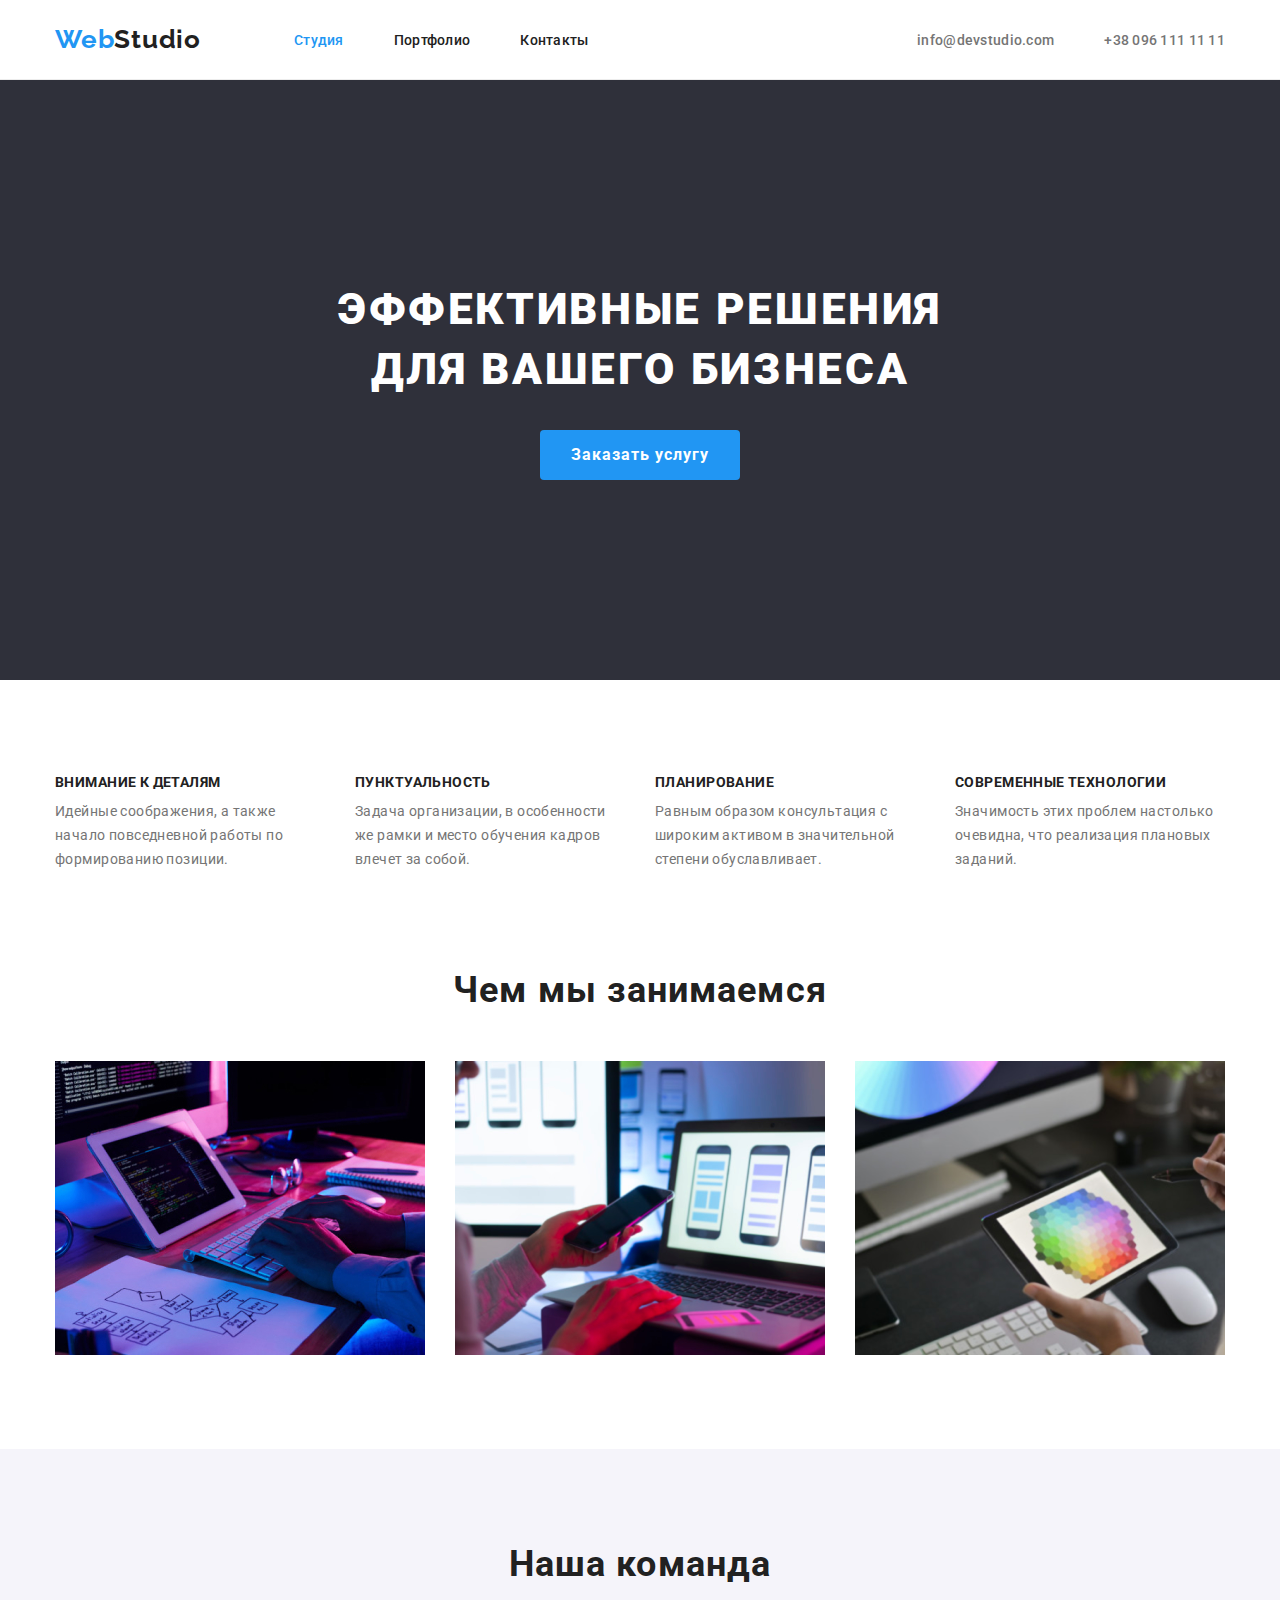
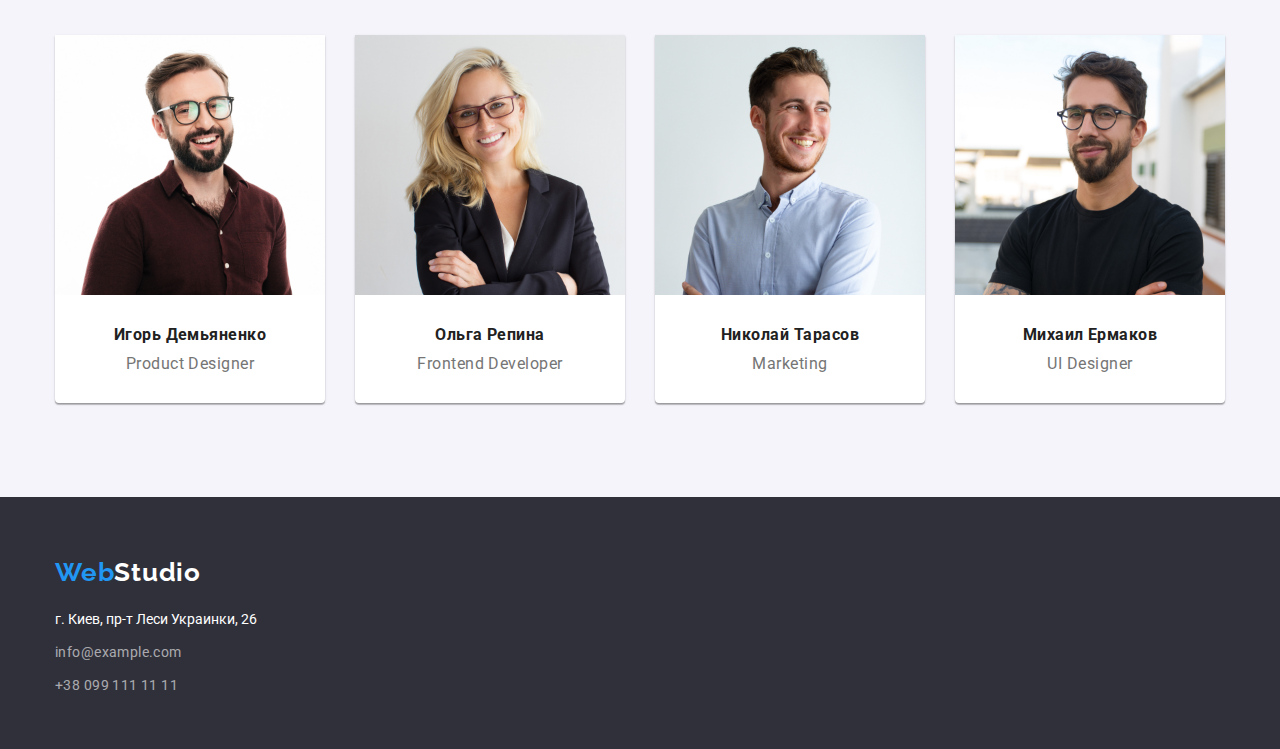
==== index.html @ 519092f9 "1.0" ====
<!DOCTYPE html>
<html lang="en">
  <head>
    <meta charset="UTF-8" />
    <meta name="viewport" content="width=device-width, initial-scale=1.0" />
    <title>Web Studio</title>
    <link rel="stylesheet" href="./css/styles.css" />
    <link rel="preconnect" href="https://fonts.gstatic.com" />
    <link
      rel="stylesheet"
      href="https://cdnjs.cloudflare.com/ajax/libs/modern-normalize/1.0.0/modern-normalize.min.css"
    />
    <link
      href="https://fonts.googleapis.com/css2?family=Oleo+Script&family=Raleway:wght@700&family=Roboto:wght@400;500;700;900&display=swap"
      rel="stylesheet"
    />
  </head>
  <body class="body">
    <!--навигация + контактные данные-->

    <header>
      <div class="container navigation">
        <nav class="navigation">
          <a class="logo-header" href="./index.html"
            ><span class="logo">Web</span>Studio</a
          >
          <ul class="navigation-list">
            <li class="navigation-link">
              <a class="link active" href="./index.html">Студия</a>
            </li>
            <li class="navigation-link">
              <a class="link" href="./portfolio.html">Портфолио</a>
            </li>
            <li class="navigation-link">
              <a class="link" href="">Контакты</a>
            </li>
          </ul>
        </nav>
        <ul class="navigation-list-contacts">
          <li class="navigation-link-contacts">
            <a class="link contacts" href="mailto:info@devstudio.com"
              >info@devstudio.com</a
            >
          </li>
          <li class="navigation-link-contacts">
            <a class="link contacts" href="tel:+380961111111"
              >+38 096 111 11 11</a
            >
          </li>
        </ul>
      </div>
    </header>
    <main>
      <!-- заголовок + кнопка -->

      <section class="order-service">
        <div class="container">
          <h1 class="order-service-heading">
            ЭФФЕКТИВНЫЕ РЕШЕНИЯ ДЛЯ ВАШЕГО БИЗНЕСА
          </h1>
          <button type="button" class="order-service-button">
            Заказать услугу
          </button>
        </div>
      </section>

      <!--перечисление особенностей-->

      <section class="feature-section">
        <div class="container">
          <ul class="feature-list">
            <li class="feature-item">
              <h3 class="feature-heading">ВНИМАНИЕ К ДЕТАЛЯМ</h3>
              <p class="feature-paragraph">
                Идейные соображения, а также начало повседневной работы по
                формированию позиции.
              </p>
            </li>
            <li class="feature-item">
              <h3 class="feature-heading">ПУНКТУАЛЬНОСТЬ</h3>
              <p class="feature-paragraph">
                Задача организации, в особенности же рамки и место обучения
                кадров влечет за собой.
              </p>
            </li>
            <li class="feature-item">
              <h3 class="feature-heading">ПЛАНИРОВАНИЕ</h3>
              <p class="feature-paragraph">
                Равным образом консультация с широким активом в значительной
                степени обуславливает.
              </p>
            </li>
            <li class="feature-item">
              <h3 class="feature-heading">СОВРЕМЕННЫЕ ТЕХНОЛОГИИ</h3>
              <p class="feature-paragraph">
                Значимость этих проблем настолько очевидна, что реализация
                плановых заданий.
              </p>
            </li>
          </ul>
        </div>
      </section>

      <!--чем мы занимаемся с картинками-->

      <section class="index">
        <div class="container">
          <h2 class="index-heading">Чем мы занимаемся</h2>
          <ul class="index-list">
            <li>
              <img
                src="images/box_1.jpg"
                width="370"
                height="294"
                alt="Мужчина печатает на компьютере."
              />
            </li>
            <li>
              <img
                src="images/box_2.jpg"
                width="370"
                height="294"
                alt="Девушка держит телефон и смотрит в ноутбук."
              />
            </li>
            <li>
              <img
                src="images/box_3.jpg"
                width="370"
                height="294"
                alt="Планшет в руке."
              />
            </li>
          </ul>
        </div>
      </section>

      <!--наша команда-->

      <section class="crewman-section">
        <div class="container">
          <h2 class="command-heading">Наша команда</h2>
          <ul class="command-list">
            <li class="command-item">
              <img
                class="crewman-photo"
                src="images/img_1.jpg"
                width="270"
                height="260"
                alt="Мужчина в коричневой рубашке, в очках с бородой и коричневыми волосами на голове."
              />
              <p class="crewman"><strong>Игорь Демьяненко</strong></p>
              <p class="crewman-profession">Product Designer</p>
            </li>
            <li class="command-item">
              <img
                class="crewman-photo"
                src="images/img_2.jpg"
                width="270"
                height="260"
                alt="Блондинка в педжаке и очках."
              />
              <p class="crewman"><strong>Ольга Репина</strong></p>
              <p class="crewman-profession">Frontend Developer</p>
            </li>
            <li class="command-item">
              <img
                class="crewman-photo"
                src="images/img_3.jpg"
                width="270"
                height="260"
                alt="Мужчина в белой рубашке с черными волосами."
              />
              <p class="crewman"><strong>Николай Тарасов</strong></p>
              <p class="crewman-profession">Marketing</p>
            </li>
            <li class="command-item">
              <img
                class="crewman-photo"
                src="images/img_4.jpg"
                width="270"
                height="260"
                alt="Мужчина в черной футболке в очках с бородой и черными волосами на голове."
              />
              <p class="crewman"><strong>Михаил Ермаков</strong></p>
              <p class="crewman-profession">UI Designer</p>
            </li>
          </ul>
        </div>
      </section>
    </main>

    <!--подвал-->

    <footer class="footer-section">
      <div class="container">
        <a class="logo-footer" href="./index.html"
          ><span class="logo">Web</span>Studio</a
        >
        <address>
          <div class="footer-adress">
            <p class="footer-text">г. Киев, пр-т Леси Украинки, 26</p>
            <a class="link-contacts" href="mailto:info@example.com"
              >info@example.com</a
            >
            <a class="link-contacts" href="tel:+380991111111"
              >+38 099 111 11 11</a
            >
          </div>
        </address>
      </div>
    </footer>
  </body>
</html>
---- css/styles.css ----
/* ============== основные стили для всех страниц ============= */

:root {
  --first-black-color: #212121;
  --secondary-black-color: #757575;
  --white-color: #ffffff;
  --blue-secondary-color: #2196f3;
  --fotter-color-link: rgba(255, 255, 255, 0.6);
  --buttom-background: #f5f4fa;
}

.body {
  color: var(--first-black-color);
  font-family: "Roboto", sans-serif;
  font-style: normal;
  font-weight: 500;
  background-color: var(--white-color);
}

footer {
  background-color: #2f303a;
}

address {
  font-style: normal;
}

a,
ul,
ol {
  text-decoration: none;
  list-style: none;
  color: inherit;
  margin: 0px;
  padding: 0px;
}

img {
  display: block;
}

h1,
h2,
h3,
h4,
h5,
h6,
p {
  margin: 0px;
}

.container {
  width: 1200px;
  padding: 0px 15px;
  margin: 0 auto;
}

header {
  height: 80px;
  border-bottom: 1px solid #ececec;
}

/* ============== навигация + контактные данные ============= */

.logo-header {
  font-family: "Raleway", sans-serif;
  font-style: normal;
  font-weight: 700;
  font-size: 26px;
  line-height: 1.192;
  letter-spacing: 0.03em;
  padding-right: 93px;
  padding-top: 24px;
  padding-bottom: 25px;
}

.logo {
  color: var(--blue-secondary-color);
}

.active {
  font-weight: 500;
  font-size: 14px;
  line-height: 1.333;
  letter-spacing: 0.02em;
  color: var(--blue-secondary-color);
}

.link {
  font-size: 14px;
  line-height: 1.1428;
  letter-spacing: 0.02em;
  padding-top: 32px;
  padding-bottom: 32px;
}

.link.contacts {
  color: var(--secondary-black-color);
  font-size: 14px;
  line-height: 1, 142857142857143;
  letter-spacing: 0.02em;
}

.link:hover,
.link:focus,
.link:active,
.link.contacts:hover,
.link.contacts:focus,
.link.contacts:active {
  color: var(--blue-secondary-color);
}

.navigation {
  display: flex;
  align-items: center;
}

.navigation-list {
  display: flex;
  align-items: center;
}

.navigation-link:not(:last-child) {
  margin-right: 50px;
}

.navigation-list-contacts {
  display: flex;
  align-items: center;
  justify-content: flex-end;
  margin-left: auto;
}

.navigation-link-contacts:not(:last-child) {
  margin-right: 50px;
}

/* ============== заголовок + кнопка ============= */

.order-service {
  background-color: #2f303a;
  width: auto;
  height: 600px;
}

.order-service-heading {
  font-weight: 900;
  font-size: 44px;
  line-height: 1.3636;
  text-align: center;
  letter-spacing: 0.06em;
  text-transform: uppercase;
  color: var(--white-color);
  box-sizing: content-box;
  width: 696px;
  height: 120px;
  padding-top: 200px;
  padding-left: 237px;
  padding-right: 237px;
  padding-bottom: 30px;
}

.order-service-button {
  background: var(--blue-secondary-color);
  color: var(--white-color);
  font-style: normal;
  font-weight: 700;
  font-size: 16px;
  line-height: 1.875;
  text-align: center;
  letter-spacing: 0.06em;
  border-radius: 4px;
  width: 200px;
  height: 50px;
  border: none;
  padding: 0;
  margin-left: 485px;
  margin-right: 485px;
  margin-bottom: 200px;
}

/* ============== перечисление особенностей ============= */

.feature-section {
  padding-top: 94px;
  padding-bottom: 94px;
}

.feature-list {
  display: flex;
  justify-content: space-between;
}

.feature-item {
  width: 270px;
  height: 101px;
}

.feature-heading {
  font-size: 14px;
  line-height: 1.1428;
  letter-spacing: 0.03em;
  padding-bottom: 10px;
}

.feature-paragraph {
  font-style: normal;
  font-weight: 400;
  font-size: 14px;
  line-height: 1.7142;
  letter-spacing: 0.03em;
  color: var(--secondary-black-color);
}

/* ============== чем мы занимаемся с картинками =============  */

.index {
  padding-bottom: 94px;
  height: 480px;
}

.index-heading {
  font-style: normal;
  font-weight: 700;
  font-size: 36px;
  line-height: 1.1666;
  letter-spacing: 0.03em;
  margin-bottom: 50px;
  text-align: center;
}

.index-list {
  display: flex;
  justify-content: space-between;
}

/* ============== наша команда =============  */

.crewman-section {
  background-color: var(--buttom-background);
  height: 648px;
}

.command-heading {
  font-style: normal;
  font-weight: 700;
  font-size: 36px;
  line-height: 1.1666;
  letter-spacing: 0.03em;
  text-align: center;
  padding-bottom: 50px;
  padding-top: 94px;
}

.command-list {
  display: flex;
  justify-content: space-between;
}

.command-item {
  width: 270px;
  height: 368px;
  background-color: var(--white-color);
  box-shadow: 0px 1px 3px rgba(0, 0, 0, 0.12), 0px 1px 1px rgba(0, 0, 0, 0.14),
    0px 2px 1px rgba(0, 0, 0, 0.2);
  border-radius: 0px 0px 4px 4px;
}

.crewman {
  font-style: normal;
  font-weight: 500;
  font-size: 16px;
  line-height: 1.1875;
  letter-spacing: 0.03em;
  text-align: center;
  color: var(--first-black-color);
  padding-bottom: 10px;
  padding-top: 30px;
}
.crewman-profession {
  font-style: normal;
  font-weight: 400;
  font-size: 16px;
  line-height: 1.1875;
  letter-spacing: 0.03em;
  text-align: center;
  color: var(--secondary-black-color);
}

/* ============== подвал =============  */

.footer-section {
  height: 252px;
}

.footer-adress {
  width: 231px;
  height: 81px;
  margin-bottom: 60px;
}

.logo-footer {
  display: block;
  color: var(--white-color);
  font-family: "Raleway", sans-serif;
  font-style: normal;
  font-weight: 700;
  font-size: 26px;
  line-height: 1.1923;
  letter-spacing: 0.03em;
  padding-top: 60px;
  padding-bottom: 20px;
}

.footer-text {
  color: var(--white-color);
  font-weight: normal;
  font-size: 14px;
  line-height: 1.7142;
  padding-bottom: 9px;
}

.link-contacts {
  font-weight: 400;
  font-size: 14px;
  line-height: 1.7142;
  letter-spacing: 0.03em;
  color: rgba(255, 255, 255, 0.6);
  display: list-item;
}

.link-contacts:not(:last-child) {
  padding-bottom: 9px;
}

.link-contacts:hover,
.link-contacts:focus,
.link-contacts:active {
  color: var(--blue-secondary-color);
}

/* ============== стили портфолио =============  */

/* ============== список проетов =============  */

.project-element {
  padding-bottom: 149px;
}

.portfolio-button {
  display: flex;
  height: 38px;
  align-items: stretch;
  justify-content: center;
  padding: 0px;
  padding-top: 39px;
}

.button {
  font-size: 16px;
  font-weight: 500;
  line-height: 1.6;
  letter-spacing: 0.03em;
  font-family: inherit;
  color: inherit;
  background-color: var(--buttom-background);
  border-radius: 4px;
  padding: 6px 22px;
  border: 0px;
  height: 38px;
}

.button-item:not(:last-child) {
  margin-right: 9px;
}

.button:hover,
.button:focus,
.button:active {
  color: var(--white-color);
  background-color: var(--blue-secondary-color);
}

.project-element-list {
  display: flex;
  flex-wrap: wrap;
  padding-top: 88px;
}

.project-element-item {
  border: 1px solid #eeeeee;
  width: 370px;
  height: 404px;
}

.project-element-item:not(:nth-child(3n + 3)) {
  margin-right: 30px;
}

.project-element-item:nth-last-child(n + 4) {
  margin-bottom: 30px;
}

.heading {
  font-weight: 700;
  font-size: 18px;
  line-height: 2;
  letter-spacing: 0.06em;
}

.text {
  color: var(--secondary-black-color);
  font-weight: 400;
  font-size: 16px;
  line-height: 1.8;
  letter-spacing: 0.03em;
}

.project-element-text {
  padding: 20px 24px;
}

/* ============== что-то другое  =============  */
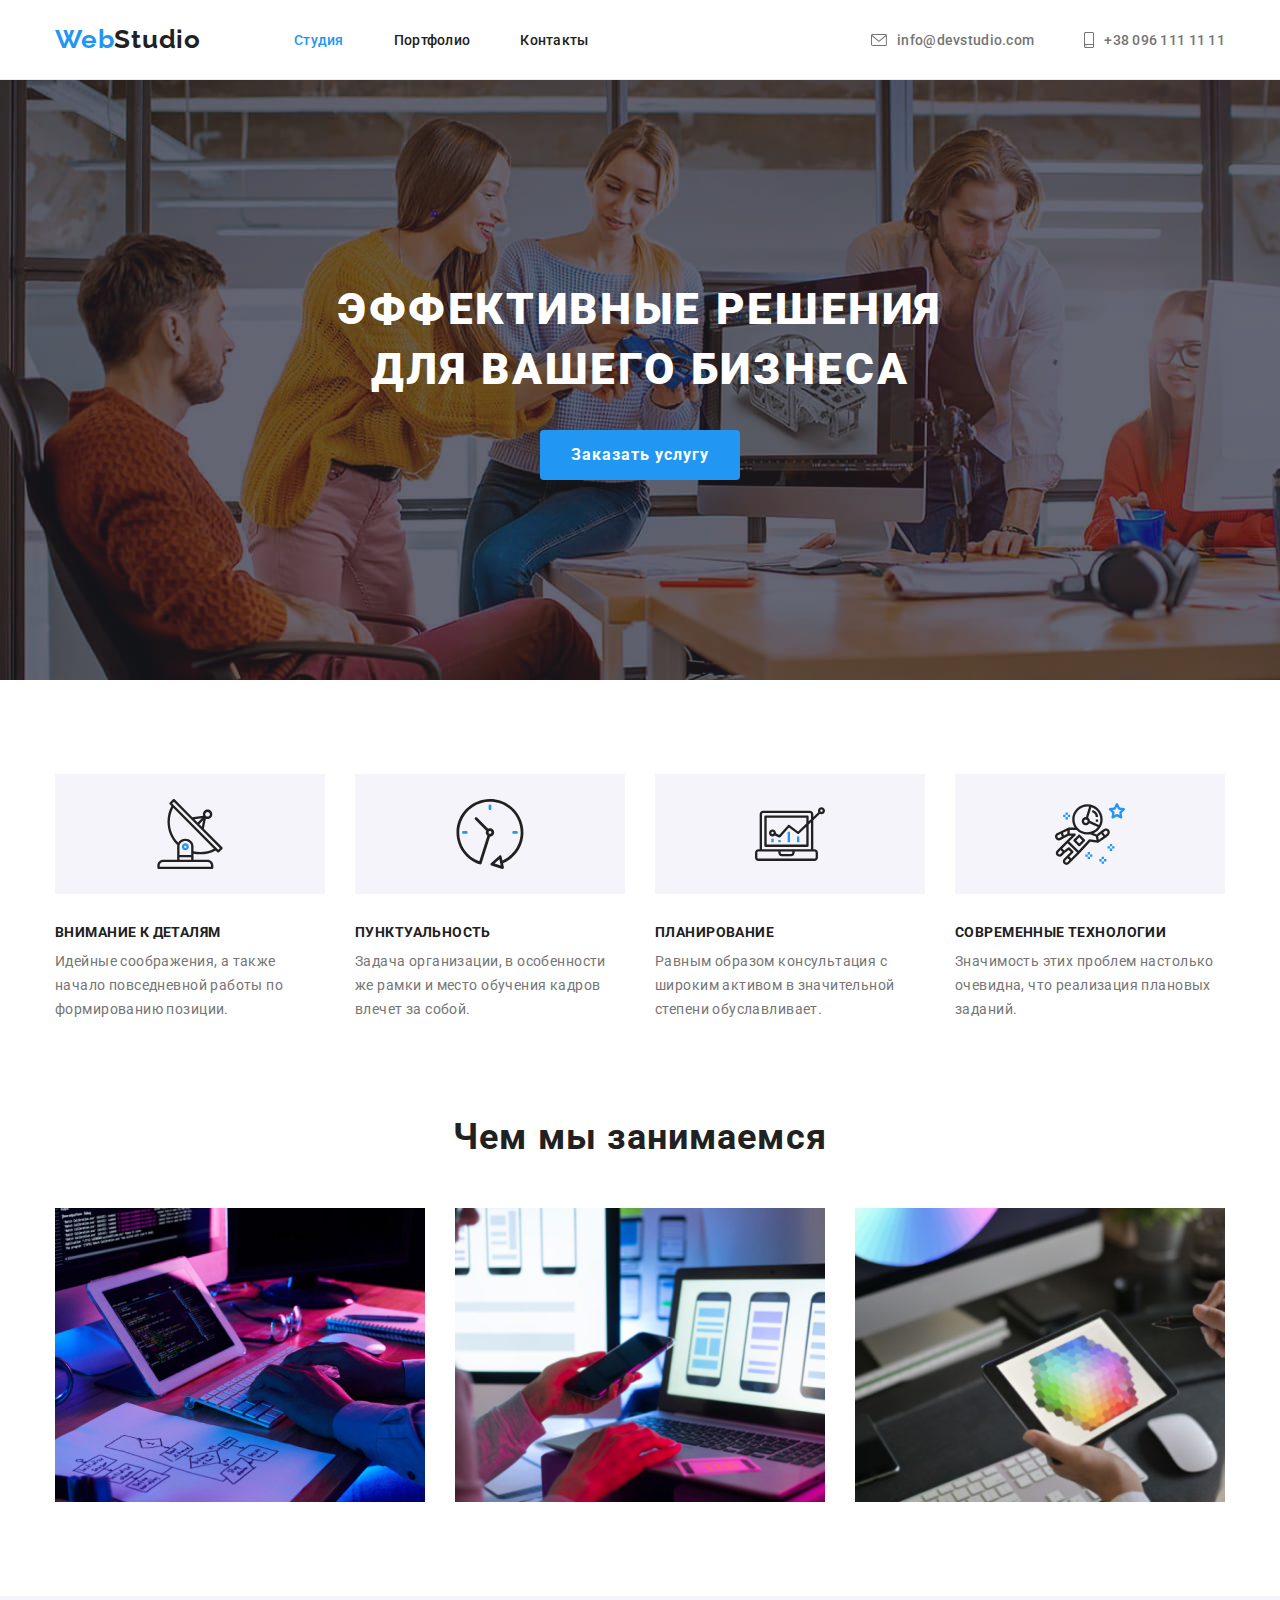
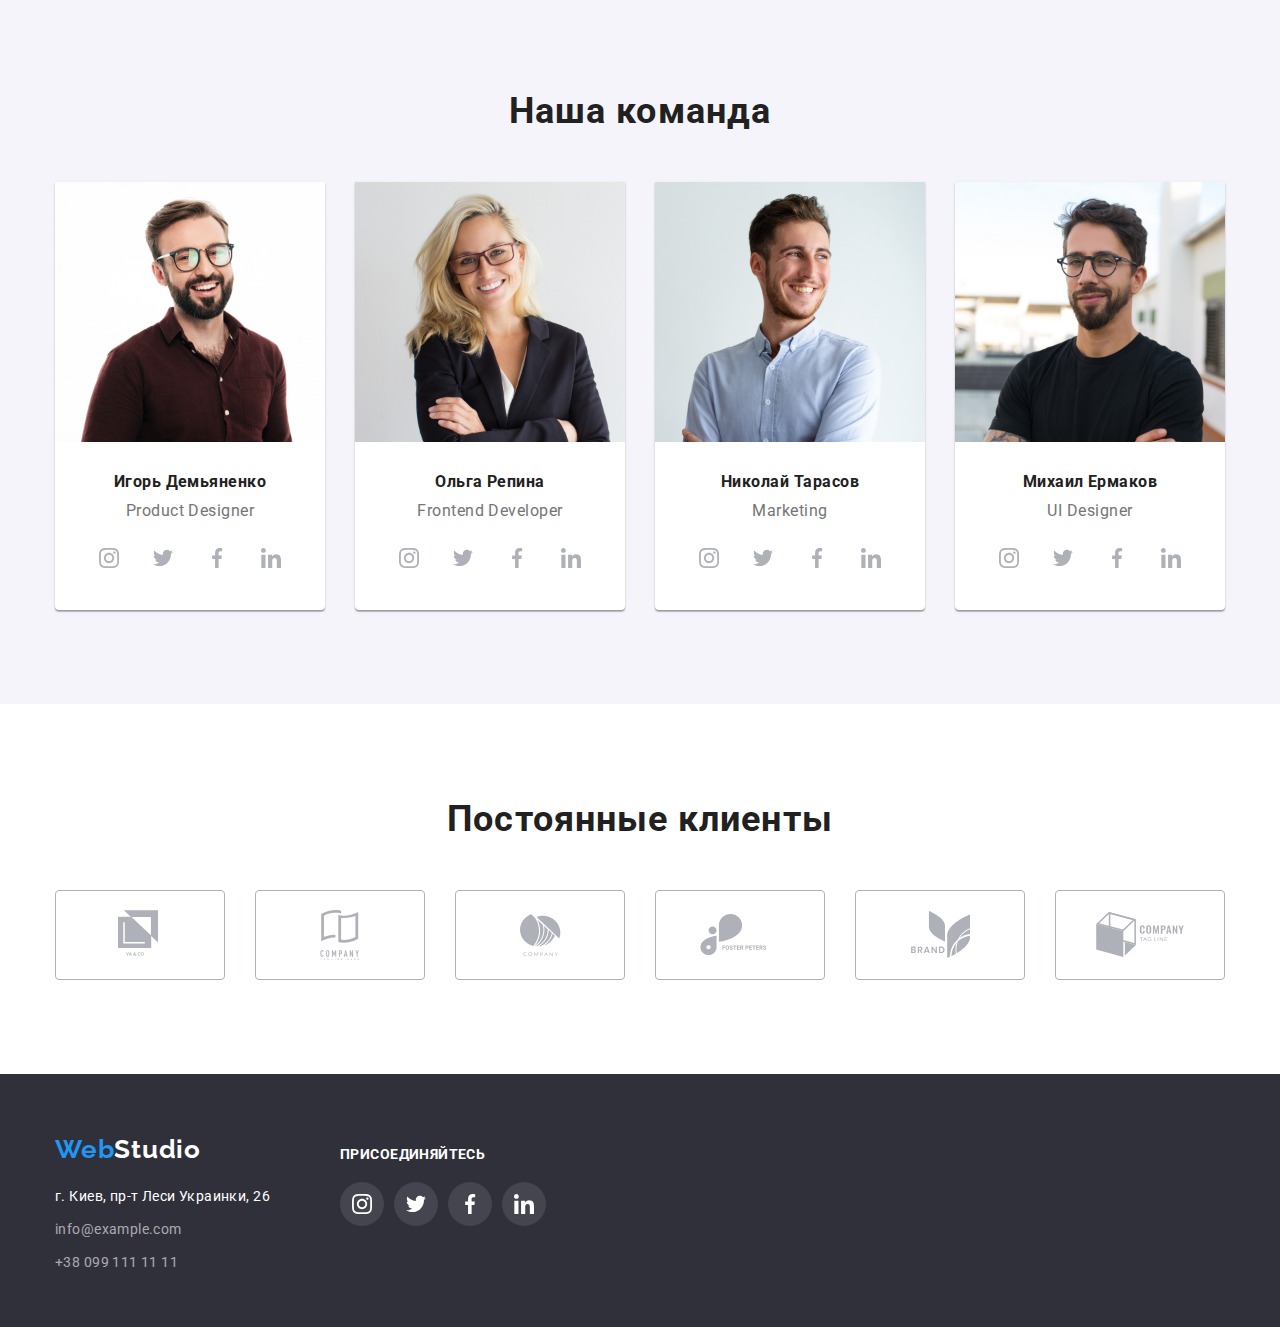
==== commit c7afecfd: "1.3" ====
--- a/index.html
+++ b/index.html
@@ -38,14 +38,20 @@
         </nav>
         <ul class="navigation-list-contacts">
           <li class="navigation-link-contacts">
-            <a class="link contacts" href="mailto:info@devstudio.com"
-              >info@devstudio.com</a
-            >
+            <a class="link contacts" href="mailto:info@devstudio.com">
+              <svg class="header-svg envelope">
+                <use href="../images/sprite.svg#icon-envelope"></use>
+              </svg>
+              info@devstudio.com
+            </a>
           </li>
           <li class="navigation-link-contacts">
-            <a class="link contacts" href="tel:+380961111111"
-              >+38 096 111 11 11</a
-            >
+            <a class="link contacts" href="tel:+380961111111">
+              <svg class="header-svg smartphone">
+                <use href="../images/sprite.svg#icon-smartphone"></use>
+              </svg>
+              +38 096 111 11 11
+            </a>
           </li>
         </ul>
       </div>
@@ -70,6 +76,11 @@
         <div class="container">
           <ul class="feature-list">
             <li class="feature-item">
+              <div class="feature-container">
+                <svg class="feature-photo">
+                  <use href="../images/sprite.svg#icon-antenna"></use>
+                </svg>
+              </div>
               <h3 class="feature-heading">ВНИМАНИЕ К ДЕТАЛЯМ</h3>
               <p class="feature-paragraph">
                 Идейные соображения, а также начало повседневной работы по
@@ -77,6 +88,11 @@
               </p>
             </li>
             <li class="feature-item">
+              <div class="feature-container">
+                <svg class="feature-photo">
+                  <use href="../images/sprite.svg#icon-clock"></use>
+                </svg>
+              </div>
               <h3 class="feature-heading">ПУНКТУАЛЬНОСТЬ</h3>
               <p class="feature-paragraph">
                 Задача организации, в особенности же рамки и место обучения
@@ -84,6 +100,11 @@
               </p>
             </li>
             <li class="feature-item">
+              <div class="feature-container">
+                <svg class="feature-photo">
+                  <use href="../images/sprite.svg#icon-diagram"></use>
+                </svg>
+              </div>
               <h3 class="feature-heading">ПЛАНИРОВАНИЕ</h3>
               <p class="feature-paragraph">
                 Равным образом консультация с широким активом в значительной
@@ -91,6 +112,11 @@
               </p>
             </li>
             <li class="feature-item">
+              <div class="feature-container">
+                <svg class="feature-photo">
+                  <use href="../images/sprite.svg#icon-astronaut"></use>
+                </svg>
+              </div>
               <h3 class="feature-heading">СОВРЕМЕННЫЕ ТЕХНОЛОГИИ</h3>
               <p class="feature-paragraph">
                 Значимость этих проблем настолько очевидна, что реализация
@@ -151,6 +177,36 @@
               />
               <p class="crewman"><strong>Игорь Демьяненко</strong></p>
               <p class="crewman-profession">Product Designer</p>
+              <ul class="crewman-social-link">
+                <li>
+                  <a href="" class="social-link">
+                    <svg class="social-icon">
+                      <use href="../images/sprite.svg#icon-instagram"></use>
+                    </svg>
+                  </a>
+                </li>
+                <li>
+                  <a href="" class="social-link">
+                    <svg class="social-icon">
+                      <use href="../images/sprite.svg#icon-twitter"></use>
+                    </svg>
+                  </a>
+                </li>
+                <li>
+                  <a href="" class="social-link">
+                    <svg class="social-icon">
+                      <use href="../images/sprite.svg#icon-facebook"></use>
+                    </svg>
+                  </a>
+                </li>
+                <li>
+                  <a href="" class="social-link">
+                    <svg class="social-icon">
+                      <use href="../images/sprite.svg#icon-linkedin"></use>
+                    </svg>
+                  </a>
+                </li>
+              </ul>
             </li>
             <li class="command-item">
               <img
@@ -162,6 +218,36 @@
               />
               <p class="crewman"><strong>Ольга Репина</strong></p>
               <p class="crewman-profession">Frontend Developer</p>
+              <ul class="crewman-social-link">
+                <li>
+                  <a href="" class="social-link">
+                    <svg class="social-icon">
+                      <use href="../images/sprite.svg#icon-instagram"></use>
+                    </svg>
+                  </a>
+                </li>
+                <li>
+                  <a href="" class="social-link">
+                    <svg class="social-icon">
+                      <use href="../images/sprite.svg#icon-twitter"></use>
+                    </svg>
+                  </a>
+                </li>
+                <li>
+                  <a href="" class="social-link">
+                    <svg class="social-icon">
+                      <use href="../images/sprite.svg#icon-facebook"></use>
+                    </svg>
+                  </a>
+                </li>
+                <li>
+                  <a href="" class="social-link">
+                    <svg class="social-icon">
+                      <use href="../images/sprite.svg#icon-linkedin"></use>
+                    </svg>
+                  </a>
+                </li>
+              </ul>
             </li>
             <li class="command-item">
               <img
@@ -173,6 +259,36 @@
               />
               <p class="crewman"><strong>Николай Тарасов</strong></p>
               <p class="crewman-profession">Marketing</p>
+              <ul class="crewman-social-link">
+                <li>
+                  <a href="" class="social-link">
+                    <svg class="social-icon">
+                      <use href="../images/sprite.svg#icon-instagram"></use>
+                    </svg>
+                  </a>
+                </li>
+                <li>
+                  <a href="" class="social-link">
+                    <svg class="social-icon">
+                      <use href="../images/sprite.svg#icon-twitter"></use>
+                    </svg>
+                  </a>
+                </li>
+                <li>
+                  <a href="" class="social-link">
+                    <svg class="social-icon">
+                      <use href="../images/sprite.svg#icon-facebook"></use>
+                    </svg>
+                  </a>
+                </li>
+                <li>
+                  <a href="" class="social-link">
+                    <svg class="social-icon">
+                      <use href="../images/sprite.svg#icon-linkedin"></use>
+                    </svg>
+                  </a>
+                </li>
+              </ul>
             </li>
             <li class="command-item">
               <img
@@ -184,6 +300,88 @@
               />
               <p class="crewman"><strong>Михаил Ермаков</strong></p>
               <p class="crewman-profession">UI Designer</p>
+              <ul class="crewman-social-link">
+                <li>
+                  <a href="" class="social-link">
+                    <svg class="social-icon">
+                      <use href="../images/sprite.svg#icon-instagram"></use>
+                    </svg>
+                  </a>
+                </li>
+                <li>
+                  <a href="" class="social-link">
+                    <svg class="social-icon">
+                      <use href="../images/sprite.svg#icon-twitter"></use>
+                    </svg>
+                  </a>
+                </li>
+                <li>
+                  <a href="" class="social-link">
+                    <svg class="social-icon">
+                      <use href="../images/sprite.svg#icon-facebook"></use>
+                    </svg>
+                  </a>
+                </li>
+                <li>
+                  <a href="" class="social-link">
+                    <svg class="social-icon">
+                      <use href="../images/sprite.svg#icon-linkedin"></use>
+                    </svg>
+                  </a>
+                </li>
+              </ul>
+            </li>
+          </ul>
+        </div>
+      </section>
+
+      <!--  ============== наши клиенты =============  -->
+
+      <section class="clients">
+        <div class="container">
+          <h2 class="index-heading">Постоянные клиенты</h2>
+          <ul class="clients-list">
+            <li class="clients-item">
+              <a href="" class="clients-link">
+                <svg class="logo-1 clients-logo">
+                  <use href="../images/sprite.svg#icon-logo-1"></use>
+                </svg>
+              </a>
+            </li>
+            <li class="clients-item">
+              <a href="" class="clients-link">
+                <svg class="logo-2 clients-logo">
+                  <use href="../images/sprite.svg#icon-logo-2"></use>
+                </svg>
+              </a>
+            </li>
+            <li class="clients-item">
+              <a href="" class="clients-link">
+                <svg class="logo-3 clients-logo">
+                  <use href="../images/sprite.svg#icon-logo-3"></use>
+                </svg>
+              </a>
+            </li>
+            <li class="clients-item">
+              <a href="" class="clients-link">
+                <svg class="logo-4 clients-logo">
+                  <use href="../images/sprite.svg#icon-logo-4"></use>
+                </svg>
+              </a>
+            </li>
+            <li class="clients-item">
+              <a href="" class="clients-link">
+                <svg class="logo-5 clients-logo">
+                  <use href="../images/sprite.svg#icon-logo-5"></use>
+                </svg>
+              </a>
+            </li>
+            <li class="clients-item">
+              <a href="" class="clients-link">
+                <svg class="logo-6 clients-logo">
+                  <use href="../images/sprite.svg#icon-logo-6"></use>
+                </svg>
+              </a>
             </li>
           </ul>
         </div>
@@ -194,20 +392,57 @@
 
     <footer class="footer-section">
       <div class="container">
-        <a class="logo-footer" href="./index.html"
-          ><span class="logo">Web</span>Studio</a
-        >
-        <address>
-          <div class="footer-adress">
-            <p class="footer-text">г. Киев, пр-т Леси Украинки, 26</p>
-            <a class="link-contacts" href="mailto:info@example.com"
-              >info@example.com</a
+        <div class="footer">
+          <div>
+            <a class="logo-footer" href="./index.html"
+              ><span class="logo">Web</span>Studio</a
             >
-            <a class="link-contacts" href="tel:+380991111111"
-              >+38 099 111 11 11</a
-            >
+            <address>
+              <div class="footer-adress">
+                <p class="footer-text">г. Киев, пр-т Леси Украинки, 26</p>
+                <a class="link-contacts" href="mailto:info@example.com"
+                  >info@example.com</a
+                >
+                <a class="link-contacts" href="tel:+380991111111"
+                  >+38 099 111 11 11</a
+                >
+              </div>
+            </address>
           </div>
-        </address>
+          <div class="social-links">
+            <h3 class="social-links-header">присоединяйтесь</h3>
+            <ul class="social-link-list">
+              <li>
+                <a href="" class="social-link-footer">
+                  <svg class="social-icon-footer">
+                    <use href="../images/sprite.svg#icon-instagram"></use>
+                  </svg>
+                </a>
+              </li>
+              <li>
+                <a href="" class="social-link-footer">
+                  <svg class="social-icon-footer">
+                    <use href="../images/sprite.svg#icon-twitter"></use>
+                  </svg>
+                </a>
+              </li>
+              <li>
+                <a href="" class="social-link-footer">
+                  <svg class="social-icon-footer">
+                    <use href="../images/sprite.svg#icon-facebook"></use>
+                  </svg>
+                </a>
+              </li>
+              <li>
+                <a href="" class="social-link-footer">
+                  <svg class="social-icon-footer">
+                    <use href="../images/sprite.svg#icon-linkedin"></use>
+                  </svg>
+                </a>
+              </li>
+            </ul>
+          </div>
+        </div>
       </div>
     </footer>
   </body>
--- a/css/styles.css
+++ b/css/styles.css
@@ -97,7 +97,7 @@
 .link.contacts {
   color: var(--secondary-black-color);
   font-size: 14px;
-  line-height: 1, 142857142857143;
+  line-height: 1.14285;
   letter-spacing: 0.02em;
 }
 
@@ -127,6 +127,7 @@
 .navigation-list-contacts {
   display: flex;
   align-items: center;
+  align-content: center;
   justify-content: flex-end;
   margin-left: auto;
 }
@@ -135,12 +136,43 @@
   margin-right: 50px;
 }
 
+.header-svg {
+  margin-right: 10px;
+  fill: #757575;
+}
+
+.envelope {
+  width: 16px;
+  height: 12px;
+}
+
+.smartphone {
+  width: 10px;
+  height: 16px;
+}
+
+.contacts {
+  display: flex;
+  align-items: center;
+}
+
+.navigation-link-contacts:hover .header-svg {
+  fill: var(--blue-secondary-color);
+}
+
 /* ============== заголовок + кнопка ============= */
 
 .order-service {
-  background-color: #2f303a;
+  background-color: #c4c4c4;
   width: auto;
   height: 600px;
+  background-image: linear-gradient(
+      rgba(47, 48, 58, 0.4),
+      rgba(47, 48, 58, 0.4)
+    ),
+    url(../images/Img.jpg);
+  background-repeat: no-repeat;
+  background-size: cover;
 }
 
 .order-service-heading {
@@ -193,7 +225,6 @@
 
 .feature-item {
   width: 270px;
-  height: 101px;
 }
 
 .feature-heading {
@@ -210,6 +241,20 @@
   line-height: 1.7142;
   letter-spacing: 0.03em;
   color: var(--secondary-black-color);
+}
+
+.feature-container {
+  width: 270px;
+  height: 120px;
+  margin-bottom: 30px;
+  background-color: #f5f4fa;
+}
+
+.feature-photo {
+  display: inline-block;
+  width: 70px;
+  height: 70px;
+  margin: 25px 100px;
 }
 
 /* ============== чем мы занимаемся с картинками =============  */
@@ -225,7 +270,7 @@
   font-size: 36px;
   line-height: 1.1666;
   letter-spacing: 0.03em;
-  margin-bottom: 50px;
+  padding-bottom: 50px;
   text-align: center;
 }
 
@@ -238,7 +283,8 @@
 
 .crewman-section {
   background-color: var(--buttom-background);
-  height: 648px;
+  padding-top: 94px;
+  padding-bottom: 94px;
 }
 
 .command-heading {
@@ -249,7 +295,6 @@
   letter-spacing: 0.03em;
   text-align: center;
   padding-bottom: 50px;
-  padding-top: 94px;
 }
 
 .command-list {
@@ -259,7 +304,6 @@
 
 .command-item {
   width: 270px;
-  height: 368px;
   background-color: var(--white-color);
   box-shadow: 0px 1px 3px rgba(0, 0, 0, 0.12), 0px 1px 1px rgba(0, 0, 0, 0.14),
     0px 2px 1px rgba(0, 0, 0, 0.2);
@@ -285,18 +329,118 @@
   letter-spacing: 0.03em;
   text-align: center;
   color: var(--secondary-black-color);
+  padding-bottom: 16px;
+}
+
+.crewman-social-link {
+  display: flex;
+  /* justify-content: center; */
+  width: 206px;
+  margin: 0 auto;
+  padding-bottom: 30px;
+}
+
+.social-link {
+  display: block;
+  border-radius: 50px;
+  width: 44px;
+  height: 44px;
+}
+
+.social-link:hover,
+.social-link:focus {
+  background-color: var(--blue-secondary-color);
+}
+
+.social-link:hover .social-icon,
+.social-link:focus .social-icon {
+  fill: var(--white-color);
+}
+
+.crewman-social-link li:not(:last-child) {
+  margin-right: 10px;
+}
+
+.social-icon {
+  display: inline-block;
+  width: 20px;
+  height: 20px;
+  margin: 12px 12px;
+  fill: #afb1b8;
+}
+
+/* ============== наши клиенты =============  */
+
+.clients {
+  padding-top: 94px;
+  padding-bottom: 94px;
+}
+
+.clients-list {
+  display: flex;
+  justify-content: space-between;
+}
+
+.clients-link {
+  display: inline-flex;
+  justify-content: center;
+  align-items: center;
+  /* display: inline-block; */
+  width: 170px;
+  height: 90px;
+  border: solid 1px #afb1b8;
+  border-radius: 4px;
+}
+
+.clients-link:hover,
+.clients-link:focus {
+  border-color: var(--blue-secondary-color);
+}
+
+.clients-link:hover svg,
+.clients-link:focus svg {
+  fill: var(--blue-secondary-color);
+}
+
+.clients-link svg {
+  fill: #afb1b8;
+}
+
+.logo-1 {
+  width: 44.27px;
+  height: 49.23px;
+}
+
+.logo-2 {
+  width: 40px;
+  height: 50px;
+}
+
+.logo-3 {
+  width: 41px;
+  height: 42.6px;
+}
+
+.logo-4 {
+  width: 79.66px;
+  height: 42.02px;
+}
+
+.logo-5 {
+  width: 59px;
+  height: 47px;
+}
+
+.logo-6 {
+  width: 88.48px;
+  height: 45.44px;
 }
 
 /* ============== подвал =============  */
 
 .footer-section {
-  height: 252px;
-}
-
-.footer-adress {
-  width: 231px;
-  height: 81px;
-  margin-bottom: 60px;
+  padding-top: 60px;
+  padding-bottom: 60px;
 }
 
 .logo-footer {
@@ -308,15 +452,19 @@
   font-size: 26px;
   line-height: 1.1923;
   letter-spacing: 0.03em;
-  padding-top: 60px;
   padding-bottom: 20px;
+}
+
+.footer-adress {
+  height: 82px;
 }
 
 .footer-text {
   color: var(--white-color);
-  font-weight: normal;
+  font-weight: 400;
   font-size: 14px;
   line-height: 1.7142;
+  letter-spacing: 0.03em;
   padding-bottom: 9px;
 }
 
@@ -339,12 +487,62 @@
   color: var(--blue-secondary-color);
 }
 
+.social-links {
+  padding-left: 70px;
+}
+
+.social-links-header {
+  font-family: "Roboto";
+  font-style: normal;
+  font-weight: 700;
+  font-size: 14px;
+  line-height: 1.14285;
+  letter-spacing: 0.03em;
+  text-transform: uppercase;
+  color: #ffffff;
+  padding-top: 12px;
+}
+
+.social-link-list {
+  display: flex;
+  justify-content: space-between;
+  width: 206px;
+  height: 44px;
+  margin-top: 20px;
+}
+
+.social-link-footer {
+  width: 44px;
+  height: 44px;
+  display: inline-block;
+  border-radius: 50px;
+  background-color: rgba(255, 255, 255, 0.1);
+}
+
+.social-link-footer:hover,
+.social-link-footer:focus {
+  background-color: var(--blue-secondary-color);
+}
+
+.social-icon-footer {
+  display: inline-block;
+  width: 20px;
+  height: 20px;
+  margin: 12px 12px;
+  fill: var(--white-color);
+}
+
+.footer {
+  display: flex;
+}
+
 /* ============== стили портфолио =============  */
 
 /* ============== список проетов =============  */
 
 .project-element {
-  padding-bottom: 149px;
+  padding-top: 94px;
+  padding-bottom: 94px;
 }
 
 .portfolio-button {
@@ -352,8 +550,7 @@
   height: 38px;
   align-items: stretch;
   justify-content: center;
-  padding: 0px;
-  padding-top: 39px;
+  margin-bottom: 50px;
 }
 
 .button {
@@ -379,18 +576,24 @@
 .button:active {
   color: var(--white-color);
   background-color: var(--blue-secondary-color);
+  box-shadow: 0px 3px 1px rgba(0, 0, 0, 0.1), 0px 1px 2px rgba(0, 0, 0, 0.08),
+    0px 2px 2px rgba(0, 0, 0, 0.12);
 }
 
 .project-element-list {
   display: flex;
   flex-wrap: wrap;
-  padding-top: 88px;
 }
 
 .project-element-item {
   border: 1px solid #eeeeee;
   width: 370px;
-  height: 404px;
+}
+
+.project-element-item:hover,
+.project-element-item:focus {
+  box-shadow: 0px 1px 1px rgba(0, 0, 0, 0.12), 0px 4px 4px rgba(0, 0, 0, 0.06),
+    1px 4px 6px rgba(0, 0, 0, 0.16);
 }
 
 .project-element-item:not(:nth-child(3n + 3)) {
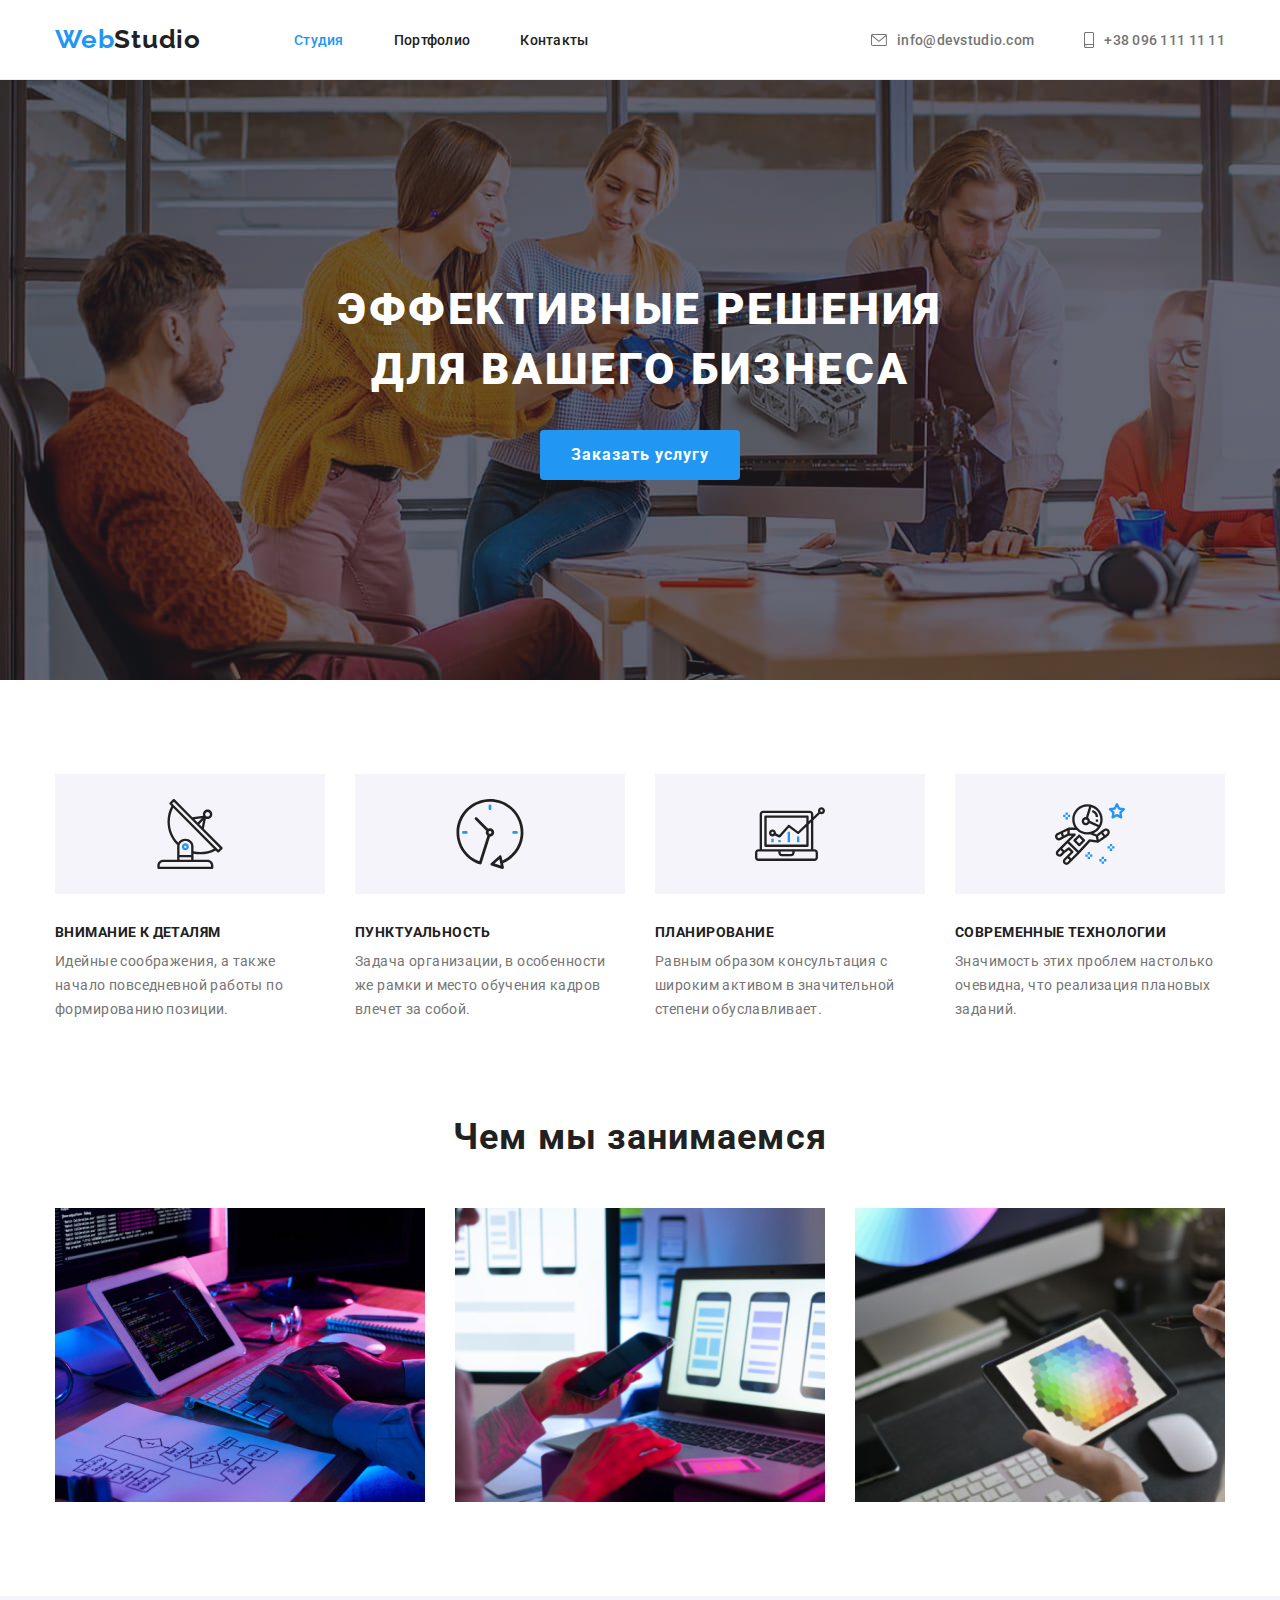
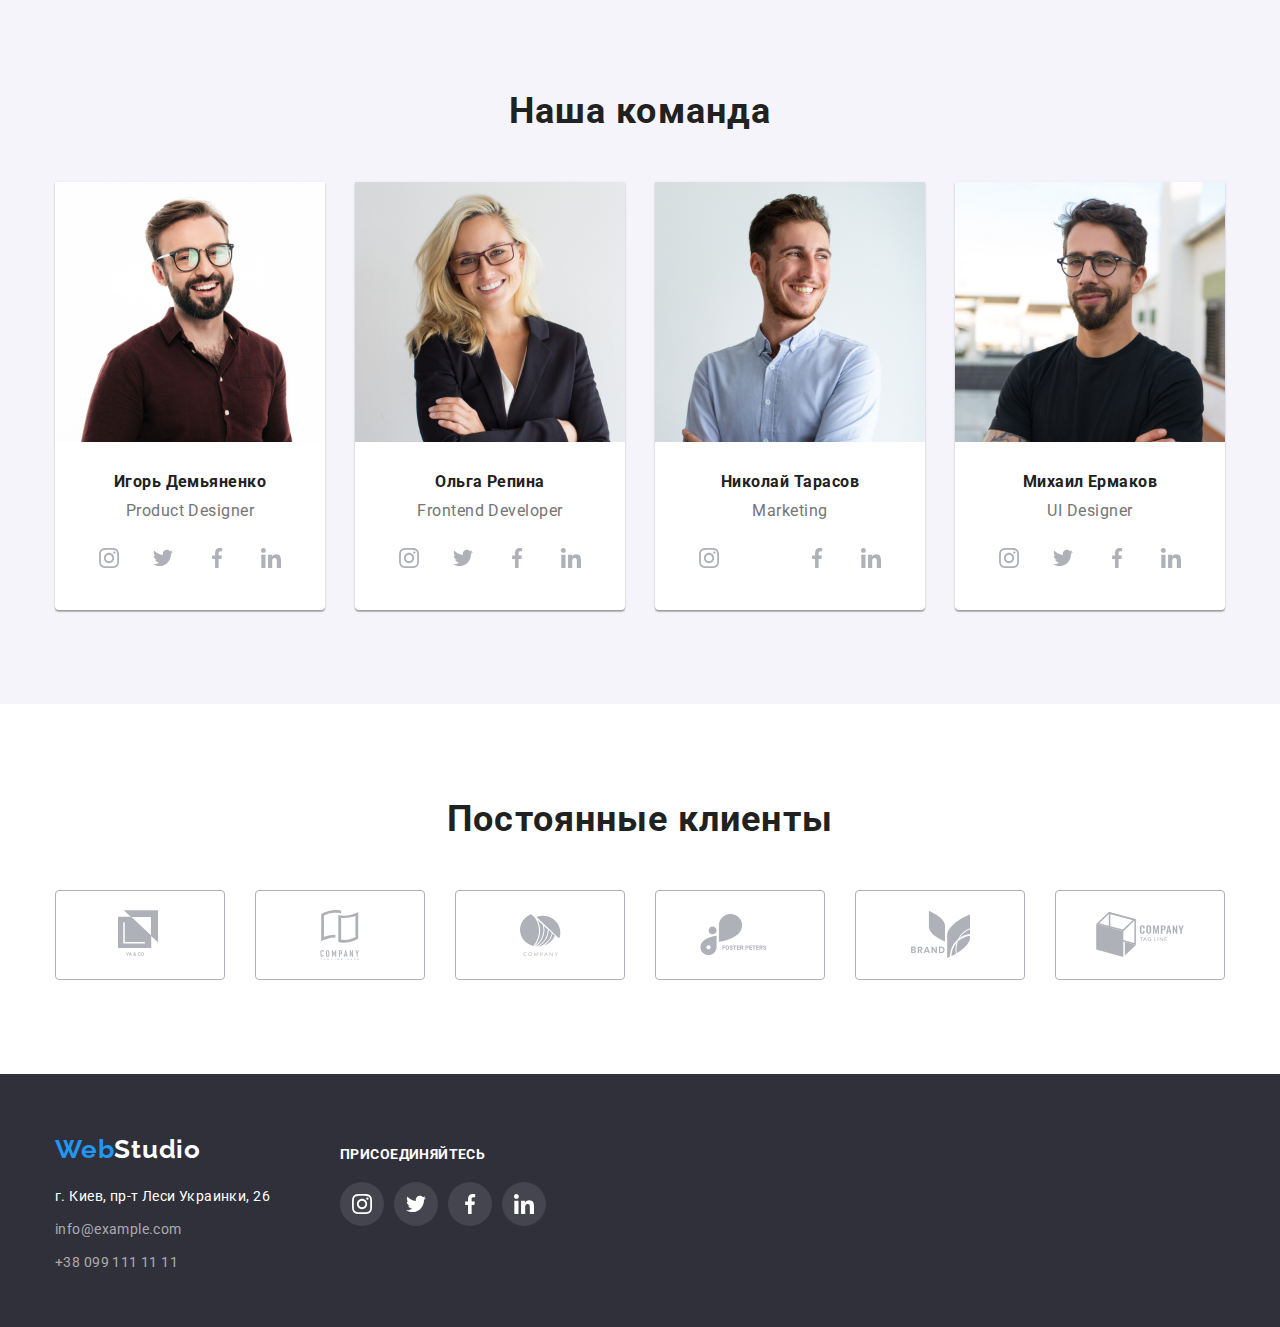
==== commit 59bb9dae: "1.3" ====
--- a/index.html
+++ b/index.html
@@ -40,7 +40,7 @@
           <li class="navigation-link-contacts">
             <a class="link contacts" href="mailto:info@devstudio.com">
               <svg class="header-svg envelope">
-                <use href="../images/sprite.svg#icon-envelope"></use>
+                <use href="images/sprite.svg#icon-envelope"></use>
               </svg>
               info@devstudio.com
             </a>
@@ -48,7 +48,7 @@
           <li class="navigation-link-contacts">
             <a class="link contacts" href="tel:+380961111111">
               <svg class="header-svg smartphone">
-                <use href="../images/sprite.svg#icon-smartphone"></use>
+                <use href="images/sprite.svg#icon-smartphone"></use>
               </svg>
               +38 096 111 11 11
             </a>
@@ -78,7 +78,7 @@
             <li class="feature-item">
               <div class="feature-container">
                 <svg class="feature-photo">
-                  <use href="../images/sprite.svg#icon-antenna"></use>
+                  <use href="images/sprite.svg#icon-antenna"></use>
                 </svg>
               </div>
               <h3 class="feature-heading">ВНИМАНИЕ К ДЕТАЛЯМ</h3>
@@ -90,7 +90,7 @@
             <li class="feature-item">
               <div class="feature-container">
                 <svg class="feature-photo">
-                  <use href="../images/sprite.svg#icon-clock"></use>
+                  <use href="images/sprite.svg#icon-clock"></use>
                 </svg>
               </div>
               <h3 class="feature-heading">ПУНКТУАЛЬНОСТЬ</h3>
@@ -102,7 +102,7 @@
             <li class="feature-item">
               <div class="feature-container">
                 <svg class="feature-photo">
-                  <use href="../images/sprite.svg#icon-diagram"></use>
+                  <use href="images/sprite.svg#icon-diagram"></use>
                 </svg>
               </div>
               <h3 class="feature-heading">ПЛАНИРОВАНИЕ</h3>
@@ -114,7 +114,7 @@
             <li class="feature-item">
               <div class="feature-container">
                 <svg class="feature-photo">
-                  <use href="../images/sprite.svg#icon-astronaut"></use>
+                  <use href="images/sprite.svg#icon-astronaut"></use>
                 </svg>
               </div>
               <h3 class="feature-heading">СОВРЕМЕННЫЕ ТЕХНОЛОГИИ</h3>
@@ -181,28 +181,28 @@
                 <li>
                   <a href="" class="social-link">
                     <svg class="social-icon">
-                      <use href="../images/sprite.svg#icon-instagram"></use>
-                    </svg>
-                  </a>
-                </li>
-                <li>
-                  <a href="" class="social-link">
-                    <svg class="social-icon">
-                      <use href="../images/sprite.svg#icon-twitter"></use>
-                    </svg>
-                  </a>
-                </li>
-                <li>
-                  <a href="" class="social-link">
-                    <svg class="social-icon">
-                      <use href="../images/sprite.svg#icon-facebook"></use>
-                    </svg>
-                  </a>
-                </li>
-                <li>
-                  <a href="" class="social-link">
-                    <svg class="social-icon">
-                      <use href="../images/sprite.svg#icon-linkedin"></use>
+                      <use href="images/sprite.svg#icon-instagram"></use>
+                    </svg>
+                  </a>
+                </li>
+                <li>
+                  <a href="" class="social-link">
+                    <svg class="social-icon">
+                      <use href="images/sprite.svg#icon-twitter"></use>
+                    </svg>
+                  </a>
+                </li>
+                <li>
+                  <a href="" class="social-link">
+                    <svg class="social-icon">
+                      <use href="images/sprite.svg#icon-facebook"></use>
+                    </svg>
+                  </a>
+                </li>
+                <li>
+                  <a href="" class="social-link">
+                    <svg class="social-icon">
+                      <use href="images/sprite.svg#icon-linkedin"></use>
                     </svg>
                   </a>
                 </li>
@@ -222,28 +222,28 @@
                 <li>
                   <a href="" class="social-link">
                     <svg class="social-icon">
-                      <use href="../images/sprite.svg#icon-instagram"></use>
-                    </svg>
-                  </a>
-                </li>
-                <li>
-                  <a href="" class="social-link">
-                    <svg class="social-icon">
-                      <use href="../images/sprite.svg#icon-twitter"></use>
-                    </svg>
-                  </a>
-                </li>
-                <li>
-                  <a href="" class="social-link">
-                    <svg class="social-icon">
-                      <use href="../images/sprite.svg#icon-facebook"></use>
-                    </svg>
-                  </a>
-                </li>
-                <li>
-                  <a href="" class="social-link">
-                    <svg class="social-icon">
-                      <use href="../images/sprite.svg#icon-linkedin"></use>
+                      <use href="images/sprite.svg#icon-instagram"></use>
+                    </svg>
+                  </a>
+                </li>
+                <li>
+                  <a href="" class="social-link">
+                    <svg class="social-icon">
+                      <use href="images/sprite.svg#icon-twitter"></use>
+                    </svg>
+                  </a>
+                </li>
+                <li>
+                  <a href="" class="social-link">
+                    <svg class="social-icon">
+                      <use href="images/sprite.svg#icon-facebook"></use>
+                    </svg>
+                  </a>
+                </li>
+                <li>
+                  <a href="" class="social-link">
+                    <svg class="social-icon">
+                      <use href="images/sprite.svg#icon-linkedin"></use>
                     </svg>
                   </a>
                 </li>
@@ -263,28 +263,28 @@
                 <li>
                   <a href="" class="social-link">
                     <svg class="social-icon">
-                      <use href="../images/sprite.svg#icon-instagram"></use>
-                    </svg>
-                  </a>
-                </li>
-                <li>
-                  <a href="" class="social-link">
-                    <svg class="social-icon">
-                      <use href="../images/sprite.svg#icon-twitter"></use>
-                    </svg>
-                  </a>
-                </li>
-                <li>
-                  <a href="" class="social-link">
-                    <svg class="social-icon">
-                      <use href="../images/sprite.svg#icon-facebook"></use>
-                    </svg>
-                  </a>
-                </li>
-                <li>
-                  <a href="" class="social-link">
-                    <svg class="social-icon">
-                      <use href="../images/sprite.svg#icon-linkedin"></use>
+                      <use href="images/sprite.svg#icon-instagram"></use>
+                    </svg>
+                  </a>
+                </li>
+                <li>
+                  <a href="" class="social-link">
+                    <svg class="social-icon">
+                      <use hrefimages/sprite.svg#icon-twitter"></use>
+                    </svg>
+                  </a>
+                </li>
+                <li>
+                  <a href="" class="social-link">
+                    <svg class="social-icon">
+                      <use href="images/sprite.svg#icon-facebook"></use>
+                    </svg>
+                  </a>
+                </li>
+                <li>
+                  <a href="" class="social-link">
+                    <svg class="social-icon">
+                      <use href="images/sprite.svg#icon-linkedin"></use>
                     </svg>
                   </a>
                 </li>
@@ -304,28 +304,28 @@
                 <li>
                   <a href="" class="social-link">
                     <svg class="social-icon">
-                      <use href="../images/sprite.svg#icon-instagram"></use>
-                    </svg>
-                  </a>
-                </li>
-                <li>
-                  <a href="" class="social-link">
-                    <svg class="social-icon">
-                      <use href="../images/sprite.svg#icon-twitter"></use>
-                    </svg>
-                  </a>
-                </li>
-                <li>
-                  <a href="" class="social-link">
-                    <svg class="social-icon">
-                      <use href="../images/sprite.svg#icon-facebook"></use>
-                    </svg>
-                  </a>
-                </li>
-                <li>
-                  <a href="" class="social-link">
-                    <svg class="social-icon">
-                      <use href="../images/sprite.svg#icon-linkedin"></use>
+                      <use href="images/sprite.svg#icon-instagram"></use>
+                    </svg>
+                  </a>
+                </li>
+                <li>
+                  <a href="" class="social-link">
+                    <svg class="social-icon">
+                      <use href="images/sprite.svg#icon-twitter"></use>
+                    </svg>
+                  </a>
+                </li>
+                <li>
+                  <a href="" class="social-link">
+                    <svg class="social-icon">
+                      <use href="images/sprite.svg#icon-facebook"></use>
+                    </svg>
+                  </a>
+                </li>
+                <li>
+                  <a href="" class="social-link">
+                    <svg class="social-icon">
+                      <use href="images/sprite.svg#icon-linkedin"></use>
                     </svg>
                   </a>
                 </li>
@@ -344,42 +344,42 @@
             <li class="clients-item">
               <a href="" class="clients-link">
                 <svg class="logo-1 clients-logo">
-                  <use href="../images/sprite.svg#icon-logo-1"></use>
+                  <use href="images/sprite.svg#icon-logo-1"></use>
                 </svg>
               </a>
             </li>
             <li class="clients-item">
               <a href="" class="clients-link">
                 <svg class="logo-2 clients-logo">
-                  <use href="../images/sprite.svg#icon-logo-2"></use>
+                  <use href="images/sprite.svg#icon-logo-2"></use>
                 </svg>
               </a>
             </li>
             <li class="clients-item">
               <a href="" class="clients-link">
                 <svg class="logo-3 clients-logo">
-                  <use href="../images/sprite.svg#icon-logo-3"></use>
+                  <use href="images/sprite.svg#icon-logo-3"></use>
                 </svg>
               </a>
             </li>
             <li class="clients-item">
               <a href="" class="clients-link">
                 <svg class="logo-4 clients-logo">
-                  <use href="../images/sprite.svg#icon-logo-4"></use>
+                  <use href="images/sprite.svg#icon-logo-4"></use>
                 </svg>
               </a>
             </li>
             <li class="clients-item">
               <a href="" class="clients-link">
                 <svg class="logo-5 clients-logo">
-                  <use href="../images/sprite.svg#icon-logo-5"></use>
+                  <use href="images/sprite.svg#icon-logo-5"></use>
                 </svg>
               </a>
             </li>
             <li class="clients-item">
               <a href="" class="clients-link">
                 <svg class="logo-6 clients-logo">
-                  <use href="../images/sprite.svg#icon-logo-6"></use>
+                  <use href="images/sprite.svg#icon-logo-6"></use>
                 </svg>
               </a>
             </li>
@@ -415,28 +415,28 @@
               <li>
                 <a href="" class="social-link-footer">
                   <svg class="social-icon-footer">
-                    <use href="../images/sprite.svg#icon-instagram"></use>
+                    <use href="images/sprite.svg#icon-instagram"></use>
                   </svg>
                 </a>
               </li>
               <li>
                 <a href="" class="social-link-footer">
                   <svg class="social-icon-footer">
-                    <use href="../images/sprite.svg#icon-twitter"></use>
+                    <use href="images/sprite.svg#icon-twitter"></use>
                   </svg>
                 </a>
               </li>
               <li>
                 <a href="" class="social-link-footer">
                   <svg class="social-icon-footer">
-                    <use href="../images/sprite.svg#icon-facebook"></use>
+                    <use href="images/sprite.svg#icon-facebook"></use>
                   </svg>
                 </a>
               </li>
               <li>
                 <a href="" class="social-link-footer">
                   <svg class="social-icon-footer">
-                    <use href="../images/sprite.svg#icon-linkedin"></use>
+                    <use href="images/sprite.svg#icon-linkedin"></use>
                   </svg>
                 </a>
               </li>
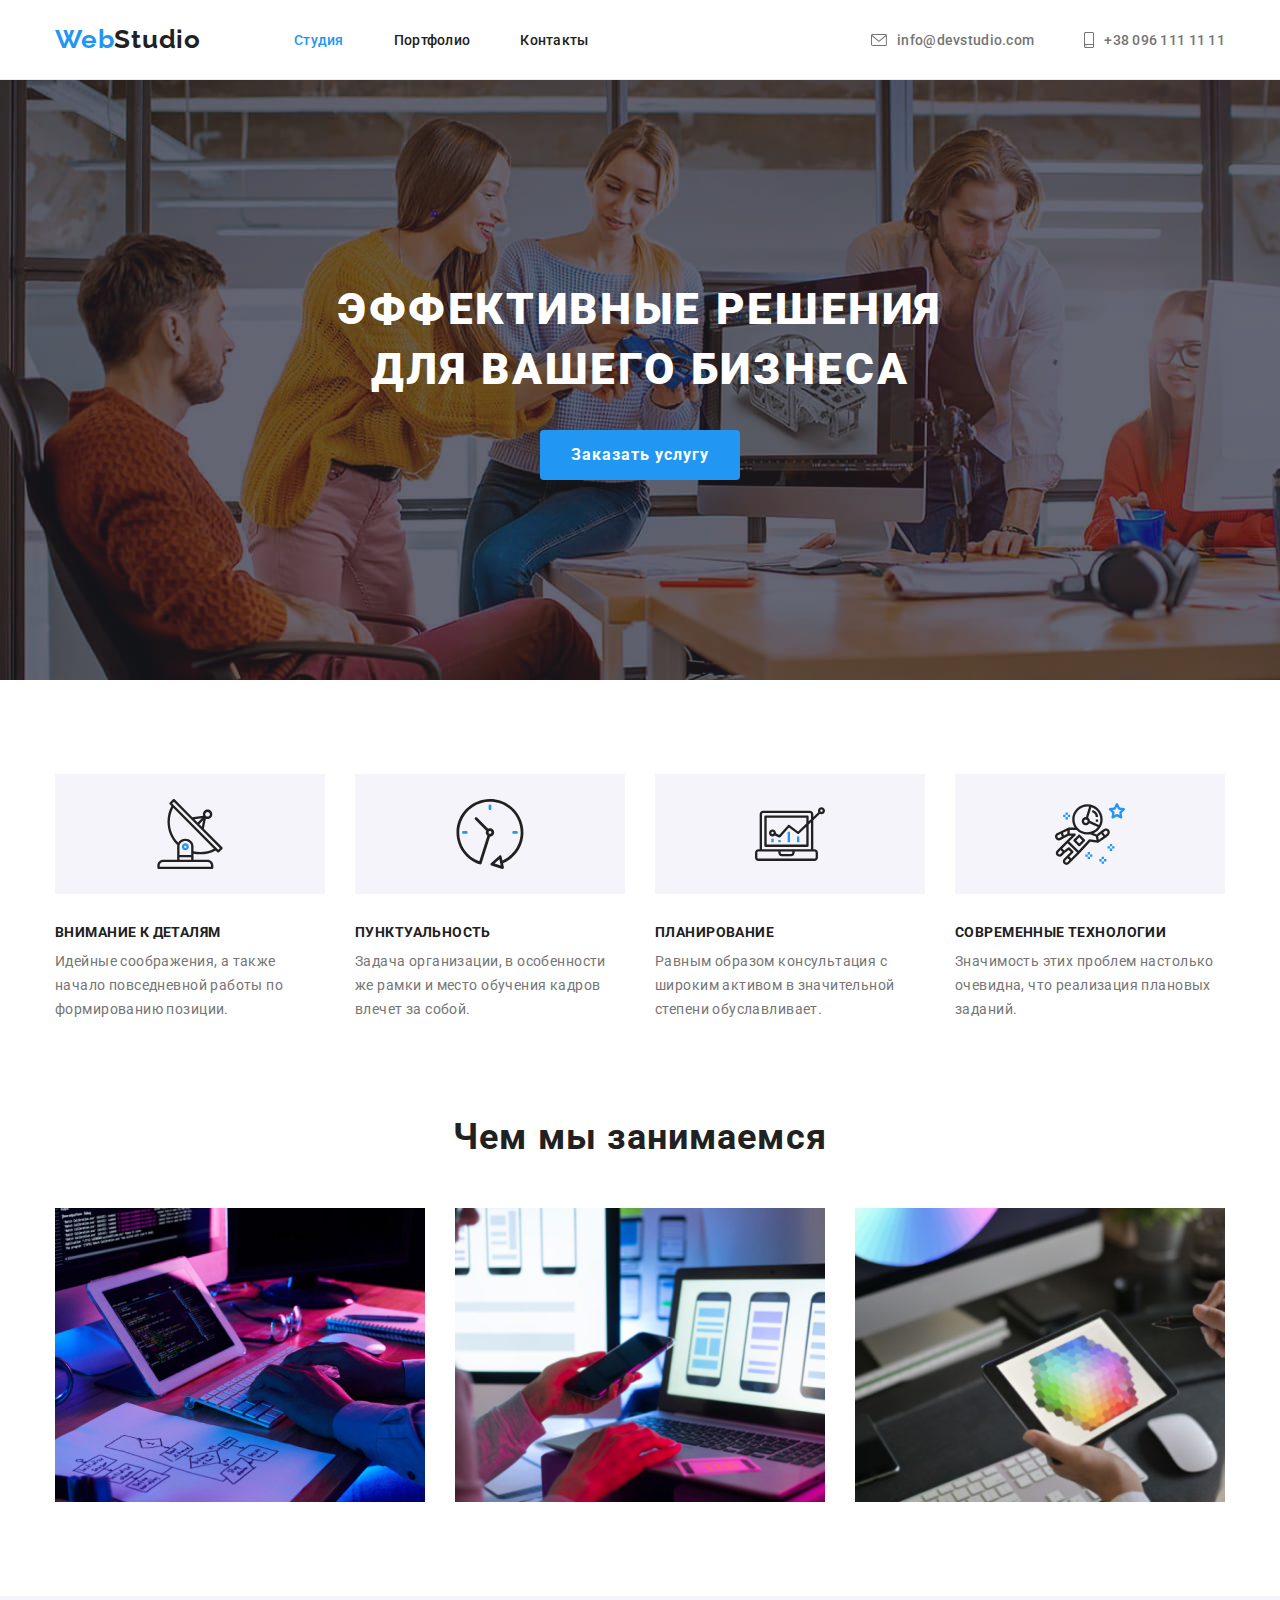
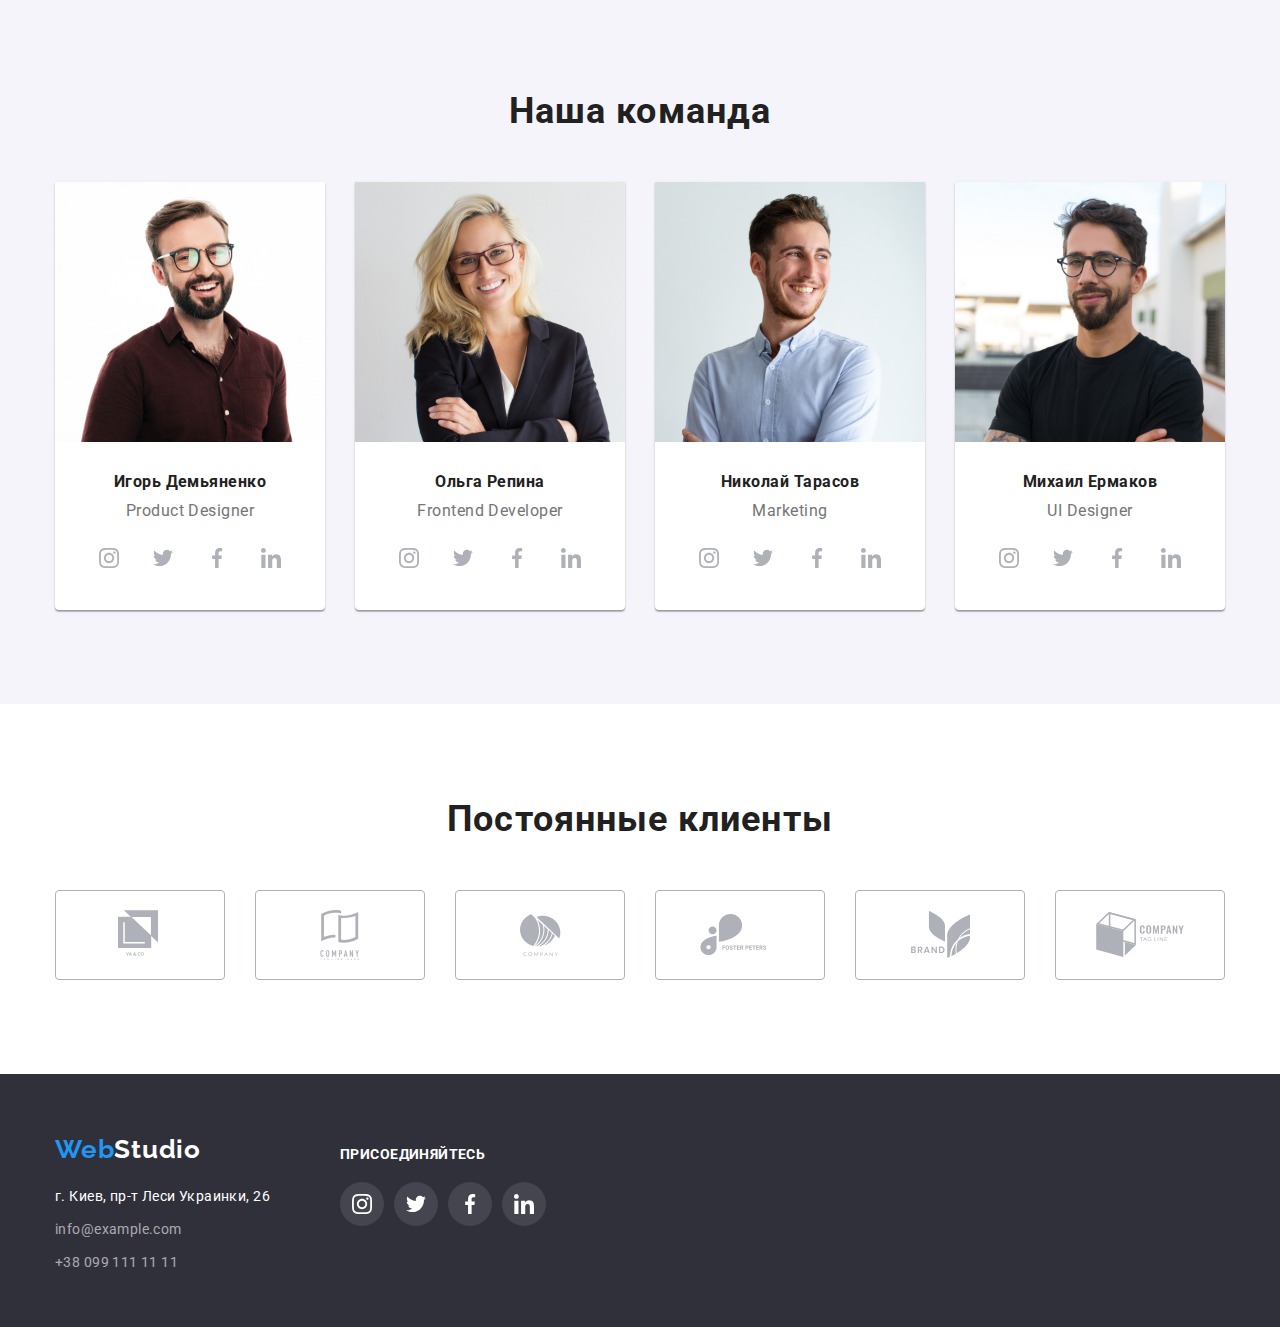
==== commit 0a7a9dff: "1.3" ====
--- a/index.html
+++ b/index.html
@@ -270,7 +270,7 @@
                 <li>
                   <a href="" class="social-link">
                     <svg class="social-icon">
-                      <use hrefimages/sprite.svg#icon-twitter"></use>
+                      <use href="images/sprite.svg#icon-twitter"></use>
                     </svg>
                   </a>
                 </li>
